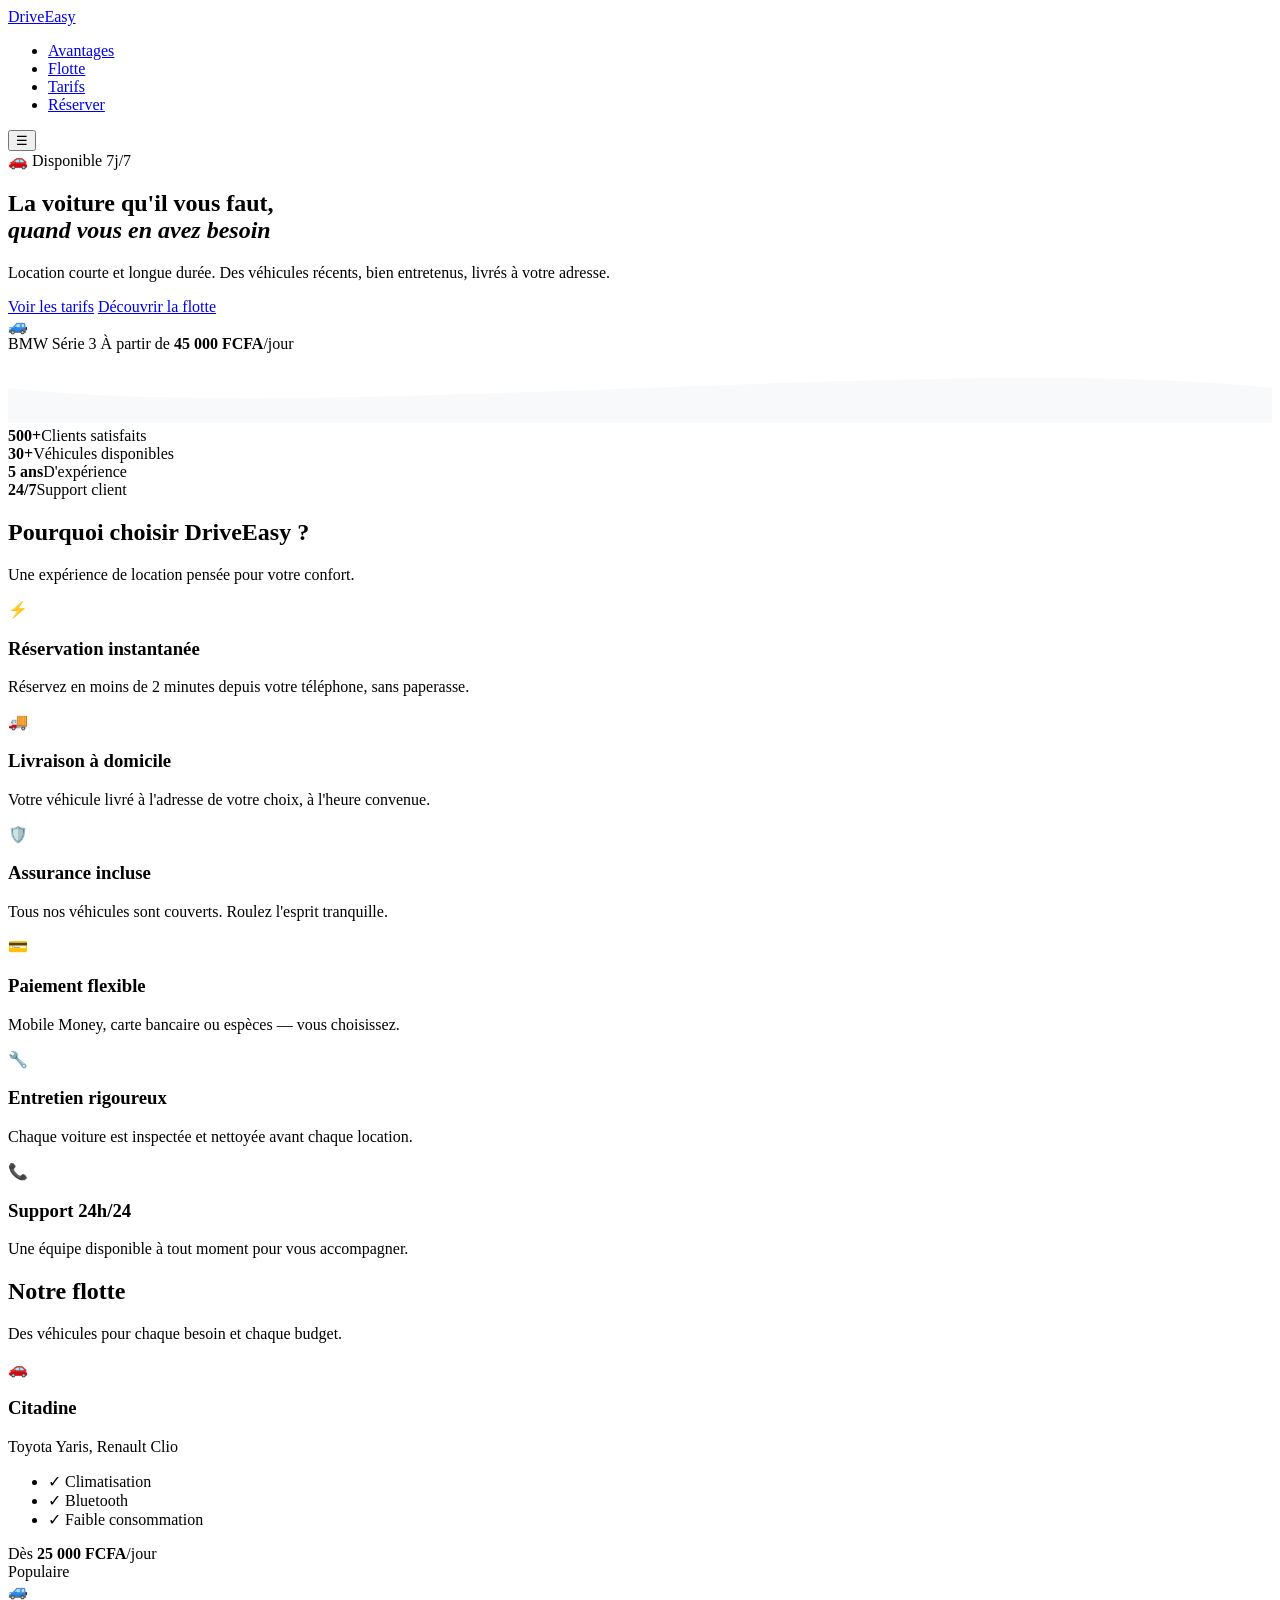
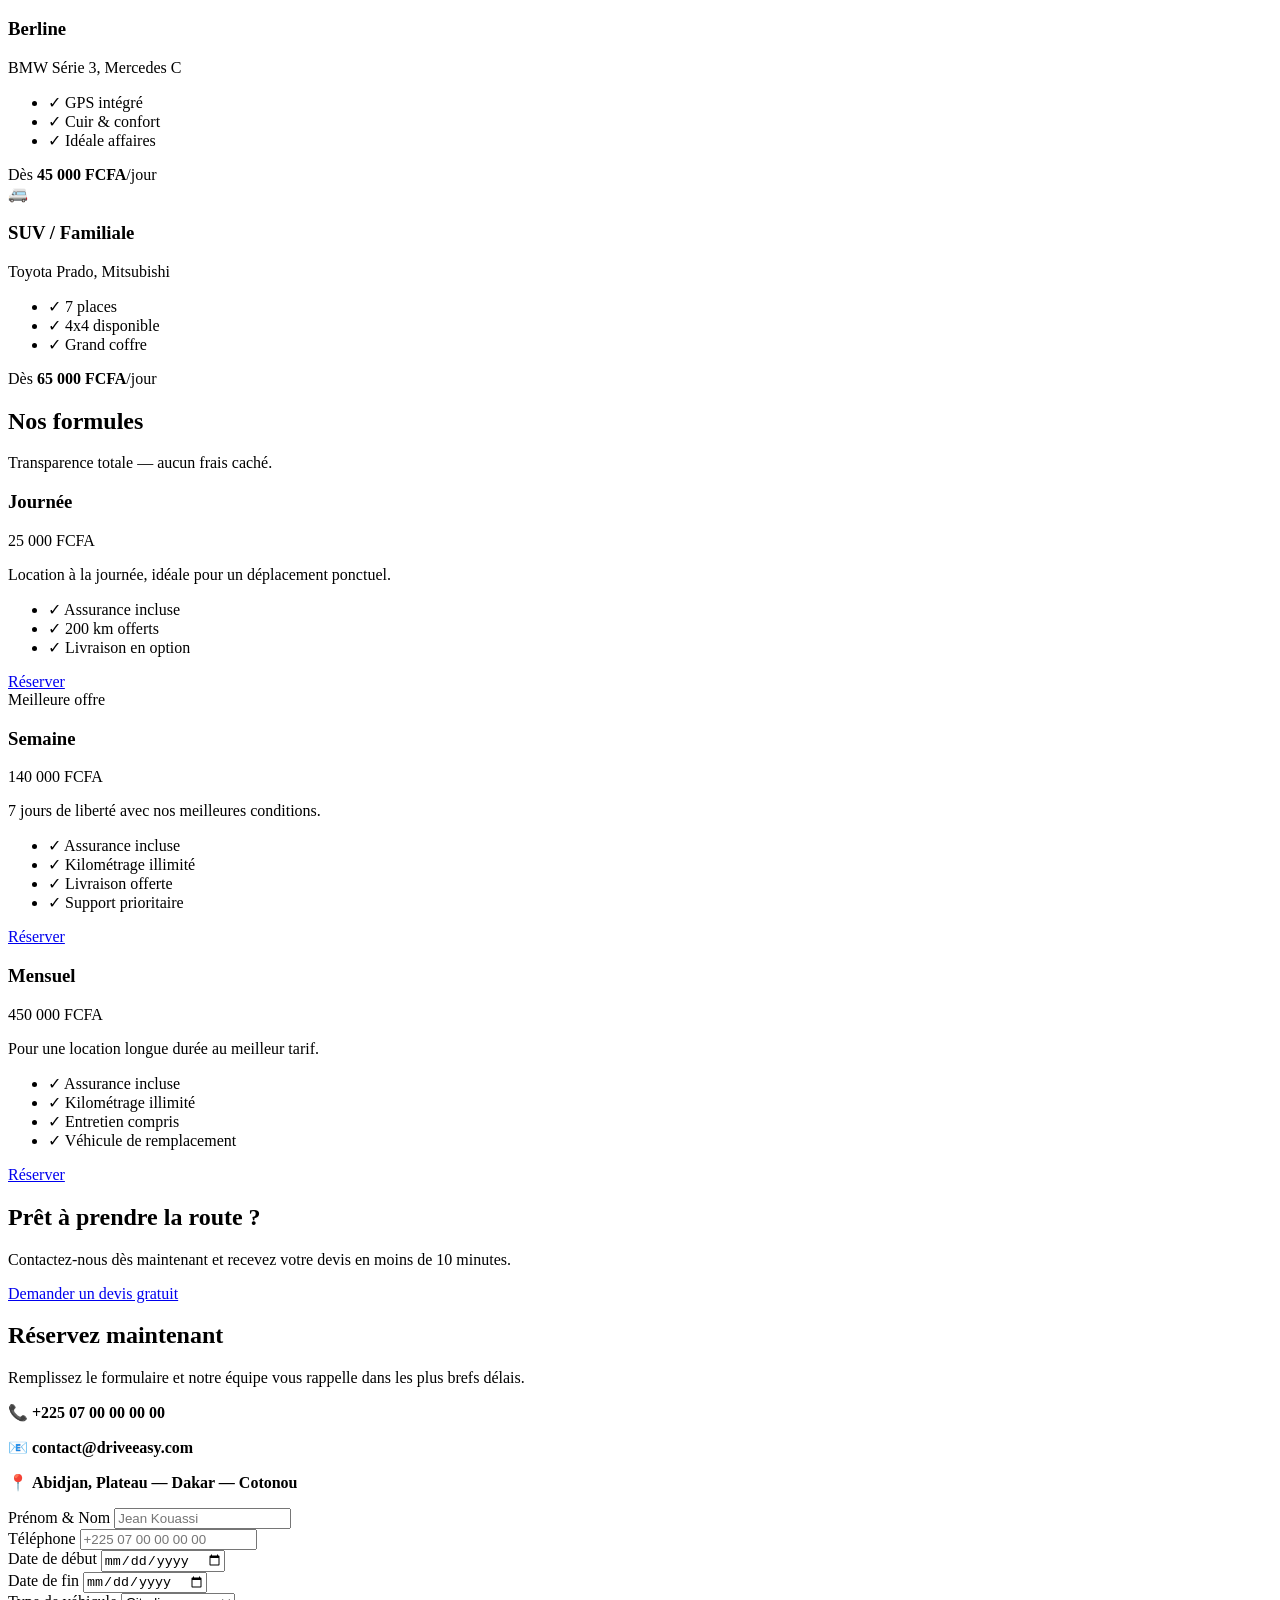
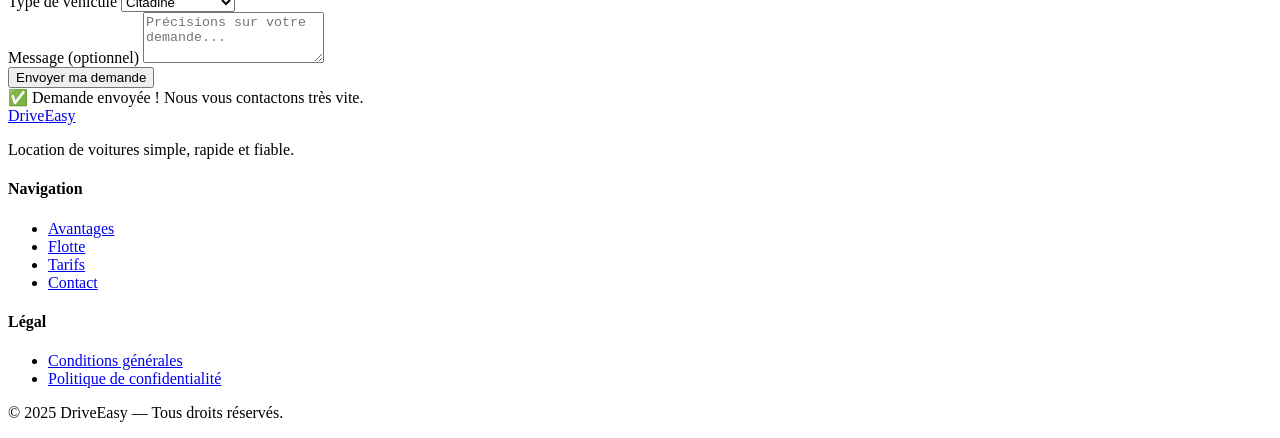
==== index.html @ 92117f61 "chore: edit index.html via AVC editor" ====
<!DOCTYPE html>
<html lang="fr">
<head>
  <meta charset="UTF-8" />
  <meta name="viewport" content="width=device-width, initial-scale=1.0" />
  <title>DriveEasy — Location de voitures</title>
  <link rel="stylesheet" href="style.css" />
  <link rel="preconnect" href="https://fonts.googleapis.com" />
  <link href="https://fonts.googleapis.com/css2?family=Inter:wght@400;500;600;700;800&display=swap" rel="stylesheet" />
</head>
<body>

  <!-- NAV New -->
  <nav class="nav">
    <div class="container nav__inner">
      <a href="#" class="logo">Drive<span>Easy</span></a>
      <ul class="nav__links">
        <li><a href="#features">Avantages</a></li>
        <li><a href="#fleet">Flotte</a></li>
        <li><a href="#pricing">Tarifs</a></li>
        <li><a href="#contact" class="btn btn--sm">Réserver</a></li>
      </ul>
      <button class="nav__burger" aria-label="Menu">&#9776;</button>
    </div>
  </nav>

  <!-- HERO -->
  <section class="hero">
    <div class="container hero__inner">
      <div class="hero__text">
        <span class="badge">🚗 Disponible 7j/7</span>
        <h1>La voiture qu'il vous faut,<br /><em>quand vous en avez besoin</em></h1>
        <p>Location courte et longue durée. Des véhicules récents, bien entretenus, livrés à votre adresse.</p>
        <div class="hero__cta">
          <a href="#pricing" class="btn btn--primary">Voir les tarifs</a>
          <a href="#fleet" class="btn btn--outline">Découvrir la flotte</a>
        </div>
      </div>
      <div class="hero__visual">
        <div class="car-card">
          <div class="car-img">🚙</div>
          <div class="car-info">
            <span class="car-name">BMW Série 3</span>
            <span class="car-price">À partir de <strong>45 000 FCFA</strong>/jour</span>
          </div>
        </div>
      </div>
    </div>
    <div class="hero__wave">
      <svg viewBox="0 0 1440 80" preserveAspectRatio="none"><path d="M0,40 C360,80 1080,0 1440,40 L1440,80 L0,80 Z" fill="#f8f9fb"/></svg>
    </div>
  </section>

  <!-- STATS -->
  <section class="stats">
    <div class="container stats__grid">
      <div class="stat"><strong>500+</strong><span>Clients satisfaits</span></div>
      <div class="stat"><strong>30+</strong><span>Véhicules disponibles</span></div>
      <div class="stat"><strong>5 ans</strong><span>D'expérience</span></div>
      <div class="stat"><strong>24/7</strong><span>Support client</span></div>
    </div>
  </section>

  <!-- FEATURES -->
  <section class="features section" id="features">
    <div class="container">
      <div class="section__header">
        <h2>Pourquoi choisir DriveEasy ?</h2>
        <p>Une expérience de location pensée pour votre confort.</p>
      </div>
      <div class="features__grid">
        <div class="feature-card">
          <div class="feature-icon">⚡</div>
          <h3>Réservation instantanée</h3>
          <p>Réservez en moins de 2 minutes depuis votre téléphone, sans paperasse.</p>
        </div>
        <div class="feature-card">
          <div class="feature-icon">🚚</div>
          <h3>Livraison à domicile</h3>
          <p>Votre véhicule livré à l'adresse de votre choix, à l'heure convenue.</p>
        </div>
        <div class="feature-card">
          <div class="feature-icon">🛡️</div>
          <h3>Assurance incluse</h3>
          <p>Tous nos véhicules sont couverts. Roulez l'esprit tranquille.</p>
        </div>
        <div class="feature-card">
          <div class="feature-icon">💳</div>
          <h3>Paiement flexible</h3>
          <p>Mobile Money, carte bancaire ou espèces — vous choisissez.</p>
        </div>
        <div class="feature-card">
          <div class="feature-icon">🔧</div>
          <h3>Entretien rigoureux</h3>
          <p>Chaque voiture est inspectée et nettoyée avant chaque location.</p>
        </div>
        <div class="feature-card">
          <div class="feature-icon">📞</div>
          <h3>Support 24h/24</h3>
          <p>Une équipe disponible à tout moment pour vous accompagner.</p>
        </div>
      </div>
    </div>
  </section>

  <!-- FLEET -->
  <section class="fleet section" id="fleet">
    <div class="container">
      <div class="section__header">
        <h2>Notre flotte</h2>
        <p>Des véhicules pour chaque besoin et chaque budget.</p>
      </div>
      <div class="fleet__grid">
        <div class="fleet-card">
          <div class="fleet-emoji">🚗</div>
          <div class="fleet-body">
            <h3>Citadine</h3>
            <p>Toyota Yaris, Renault Clio</p>
            <ul>
              <li>✓ Climatisation</li>
              <li>✓ Bluetooth</li>
              <li>✓ Faible consommation</li>
            </ul>
            <span class="price">Dès <strong>25 000 FCFA</strong>/jour</span>
          </div>
        </div>
        <div class="fleet-card fleet-card--featured">
          <div class="badge-featured">Populaire</div>
          <div class="fleet-emoji">🚙</div>
          <div class="fleet-body">
            <h3>Berline</h3>
            <p>BMW Série 3, Mercedes C</p>
            <ul>
              <li>✓ GPS intégré</li>
              <li>✓ Cuir & confort</li>
              <li>✓ Idéale affaires</li>
            </ul>
            <span class="price">Dès <strong>45 000 FCFA</strong>/jour</span>
          </div>
        </div>
        <div class="fleet-card">
          <div class="fleet-emoji">🚐</div>
          <div class="fleet-body">
            <h3>SUV / Familiale</h3>
            <p>Toyota Prado, Mitsubishi</p>
            <ul>
              <li>✓ 7 places</li>
              <li>✓ 4x4 disponible</li>
              <li>✓ Grand coffre</li>
            </ul>
            <span class="price">Dès <strong>65 000 FCFA</strong>/jour</span>
          </div>
        </div>
      </div>
    </div>
  </section>

  <!-- PRICING -->
  <section class="pricing section" id="pricing">
    <div class="container">
      <div class="section__header">
        <h2>Nos formules</h2>
        <p>Transparence totale — aucun frais caché.</p>
      </div>
      <div class="pricing__grid">
        <div class="pricing-card">
          <h3>Journée</h3>
          <div class="pricing-price">25 000<span> FCFA</span></div>
          <p class="pricing-desc">Location à la journée, idéale pour un déplacement ponctuel.</p>
          <ul>
            <li>✓ Assurance incluse</li>
            <li>✓ 200 km offerts</li>
            <li>✓ Livraison en option</li>
          </ul>
          <a href="#contact" class="btn btn--outline">Réserver</a>
        </div>
        <div class="pricing-card pricing-card--featured">
          <div class="badge-featured">Meilleure offre</div>
          <h3>Semaine</h3>
          <div class="pricing-price">140 000<span> FCFA</span></div>
          <p class="pricing-desc">7 jours de liberté avec nos meilleures conditions.</p>
          <ul>
            <li>✓ Assurance incluse</li>
            <li>✓ Kilométrage illimité</li>
            <li>✓ Livraison offerte</li>
            <li>✓ Support prioritaire</li>
          </ul>
          <a href="#contact" class="btn btn--primary">Réserver</a>
        </div>
        <div class="pricing-card">
          <h3>Mensuel</h3>
          <div class="pricing-price">450 000<span> FCFA</span></div>
          <p class="pricing-desc">Pour une location longue durée au meilleur tarif.</p>
          <ul>
            <li>✓ Assurance incluse</li>
            <li>✓ Kilométrage illimité</li>
            <li>✓ Entretien compris</li>
            <li>✓ Véhicule de remplacement</li>
          </ul>
          <a href="#contact" class="btn btn--outline">Réserver</a>
        </div>
      </div>
    </div>
  </section>

  <!-- CTA BAND -->
  <section class="cta-band">
    <div class="container">
      <h2>Prêt à prendre la route ?</h2>
      <p>Contactez-nous dès maintenant et recevez votre devis en moins de 10 minutes.</p>
      <a href="#contact" class="btn btn--white">Demander un devis gratuit</a>
    </div>
  </section>

  <!-- CONTACT -->
  <section class="contact section" id="contact">
    <div class="container contact__inner">
      <div class="contact__text">
        <h2>Réservez maintenant</h2>
        <p>Remplissez le formulaire et notre équipe vous rappelle dans les plus brefs délais.</p>
        <div class="contact__details">
          <p>📞 <strong>+225 07 00 00 00 00</strong></p>
          <p>📧 <strong>contact@driveeasy.com</strong></p>
          <p>📍 <strong>Abidjan, Plateau — Dakar — Cotonou</strong></p>
        </div>
      </div>
      <form class="contact__form" id="reservationForm">
        <div class="form-row">
          <div class="form-group">
            <label>Prénom & Nom</label>
            <input type="text" placeholder="Jean Kouassi" required />
          </div>
          <div class="form-group">
            <label>Téléphone</label>
            <input type="tel" placeholder="+225 07 00 00 00 00" required />
          </div>
        </div>
        <div class="form-row">
          <div class="form-group">
            <label>Date de début</label>
            <input type="date" required />
          </div>
          <div class="form-group">
            <label>Date de fin</label>
            <input type="date" required />
          </div>
        </div>
        <div class="form-group">
          <label>Type de véhicule</label>
          <select>
            <option>Citadine</option>
            <option>Berline</option>
            <option>SUV / Familiale</option>
          </select>
        </div>
        <div class="form-group">
          <label>Message (optionnel)</label>
          <textarea placeholder="Précisions sur votre demande..." rows="3"></textarea>
        </div>
        <button type="submit" class="btn btn--primary btn--full">Envoyer ma demande</button>
        <div class="form-success" id="formSuccess">✅ Demande envoyée ! Nous vous contactons très vite.</div>
      </form>
    </div>
  </section>

  <!-- FOOTER -->
  <footer class="footer">
    <div class="container footer__inner">
      <div class="footer__brand">
        <a href="#" class="logo">Drive<span>Easy</span></a>
        <p>Location de voitures simple, rapide et fiable.</p>
      </div>
      <div class="footer__links">
        <h4>Navigation</h4>
        <ul>
          <li><a href="#features">Avantages</a></li>
          <li><a href="#fleet">Flotte</a></li>
          <li><a href="#pricing">Tarifs</a></li>
          <li><a href="#contact">Contact</a></li>
        </ul>
      </div>
      <div class="footer__links">
        <h4>Légal</h4>
        <ul>
          <li><a href="#">Conditions générales</a></li>
          <li><a href="#">Politique de confidentialité</a></li>
        </ul>
      </div>
    </div>
    <div class="footer__bottom">
      <p>© 2025 DriveEasy — Tous droits réservés.</p>
    </div>
  </footer>

  <script src="script.js"></script>
</body>
</html>
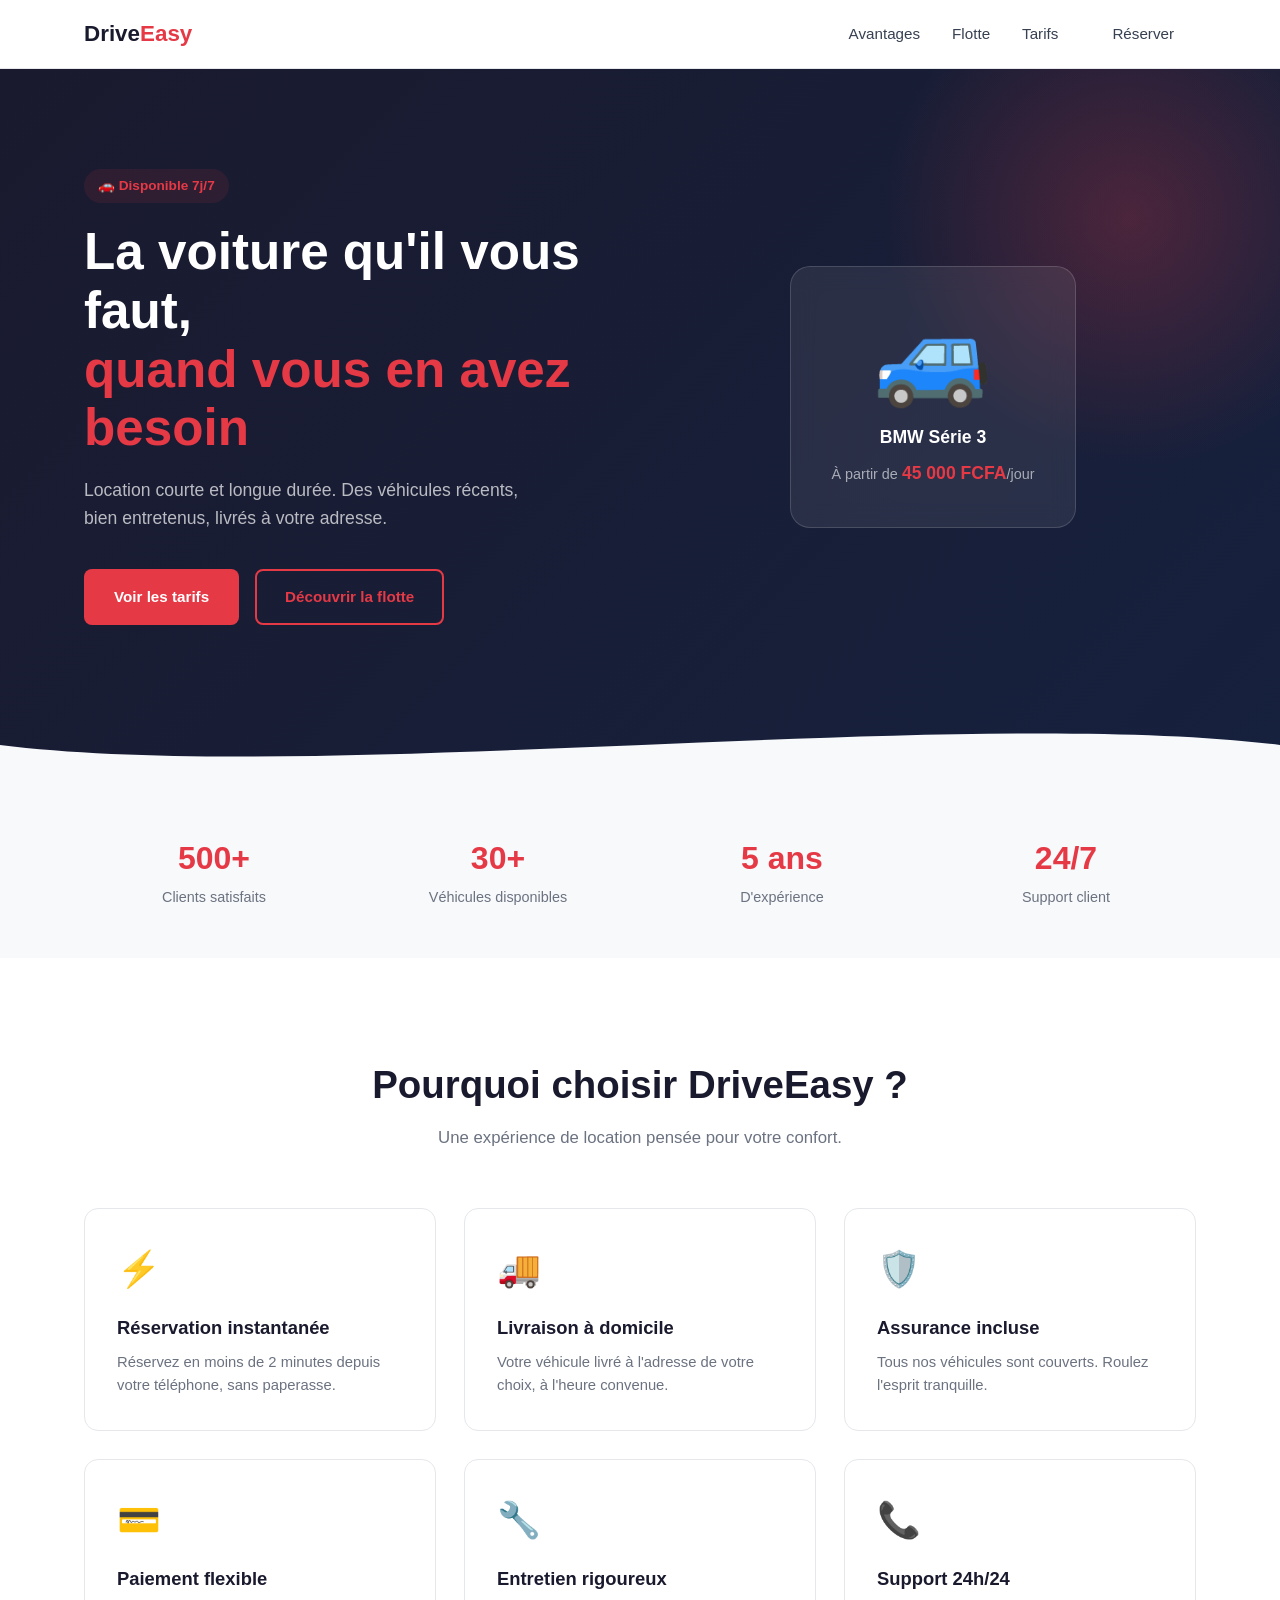
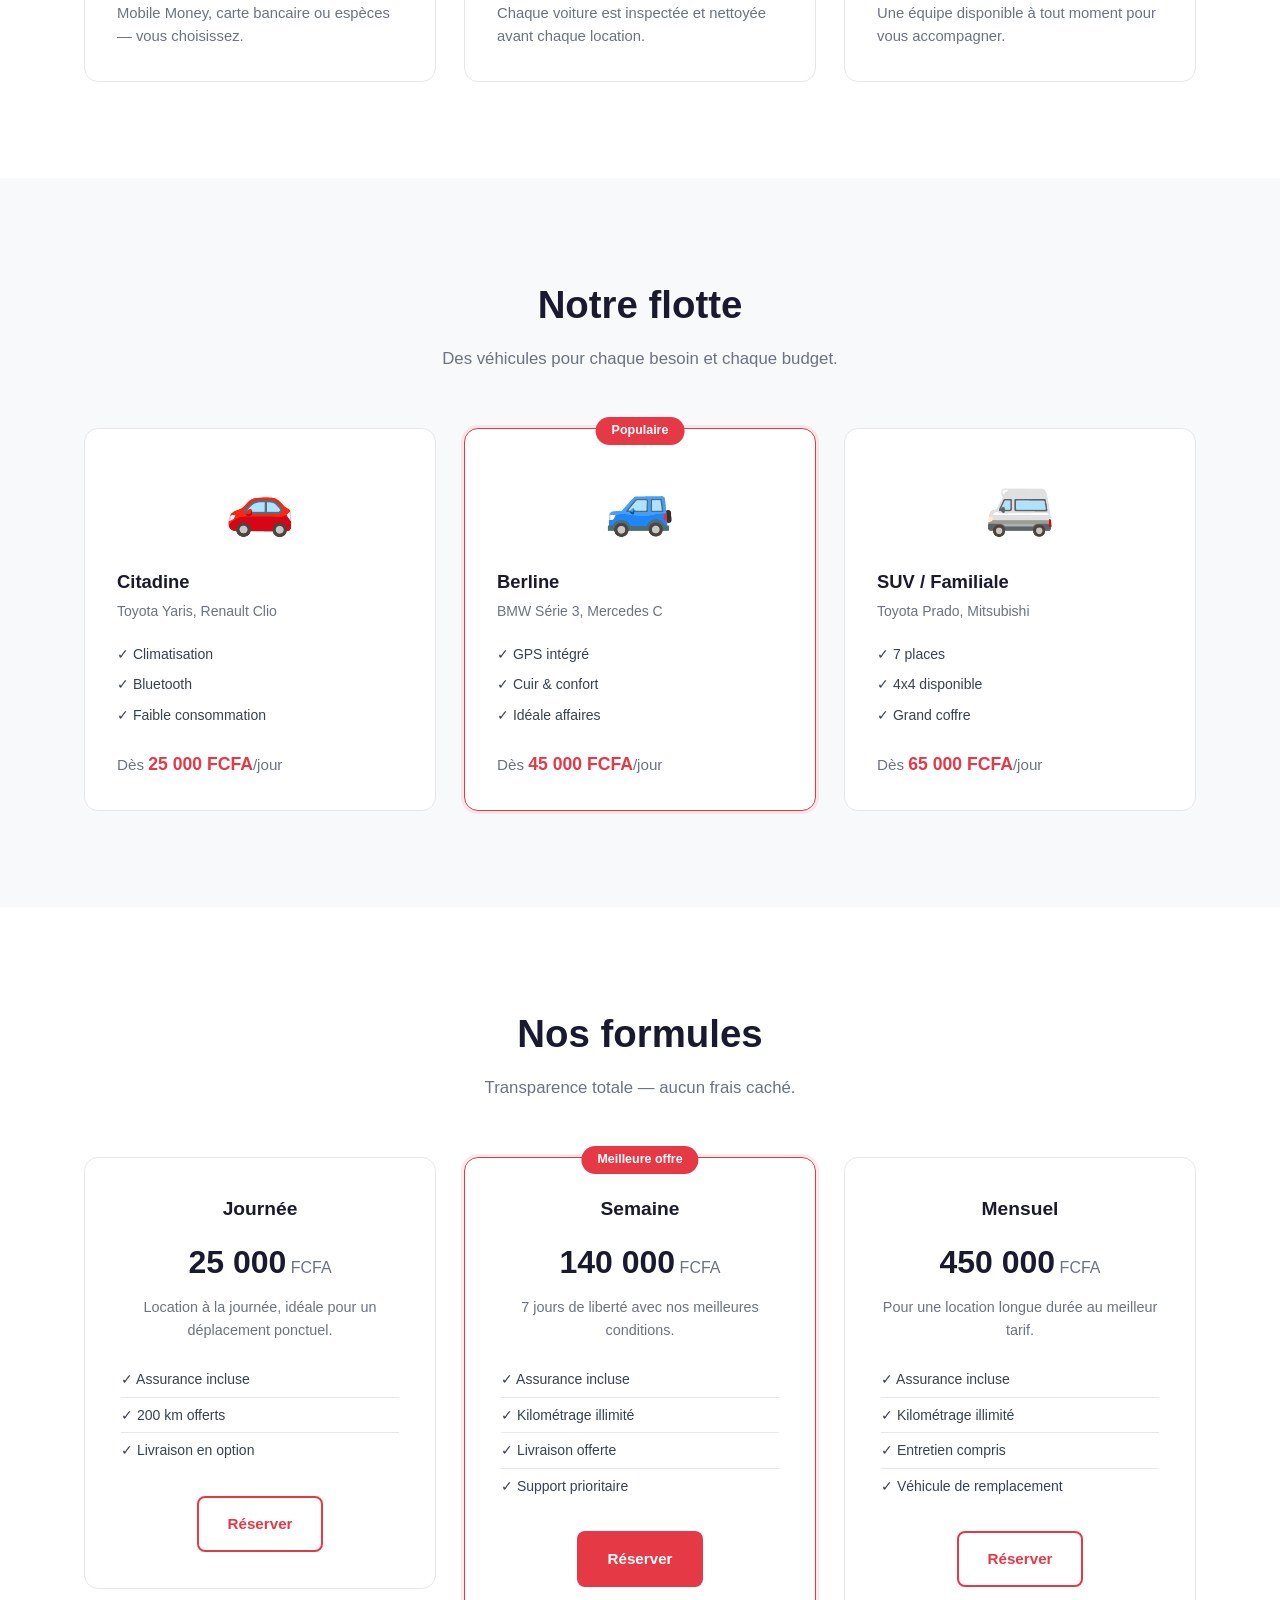
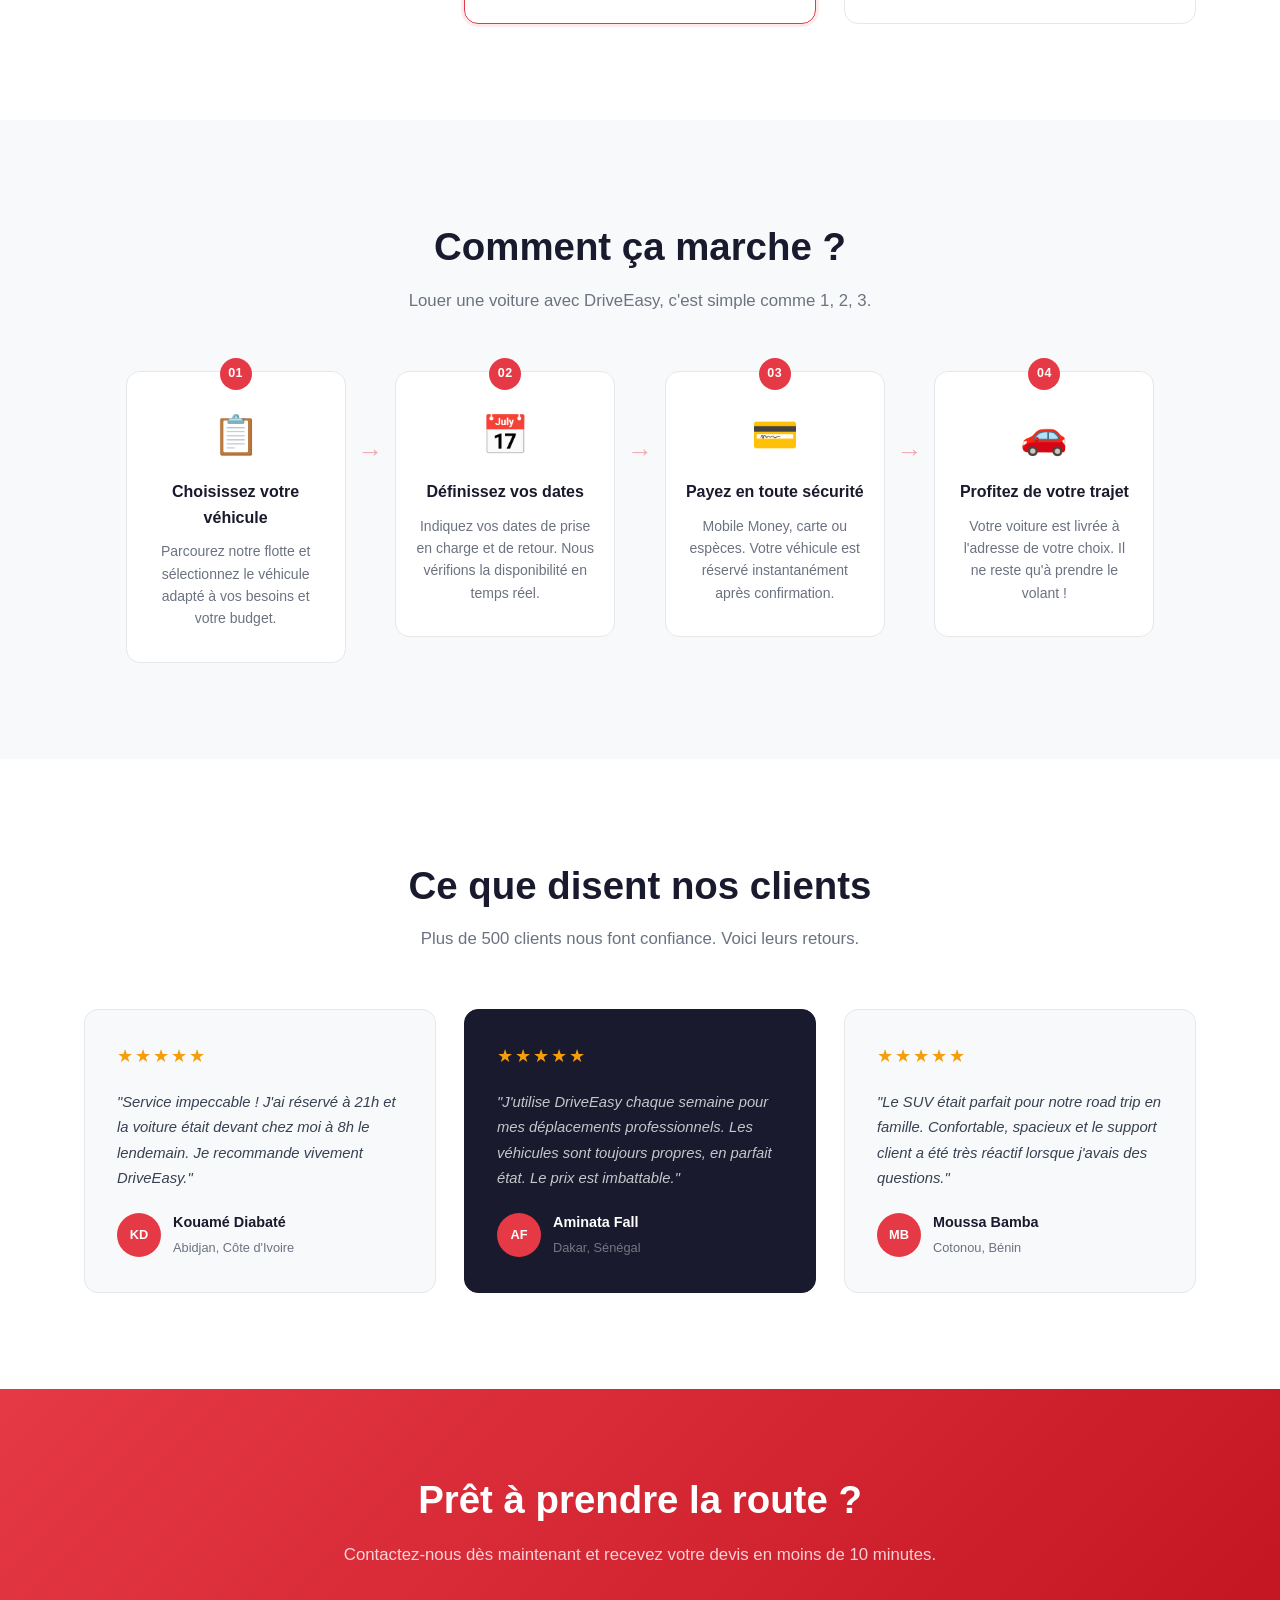
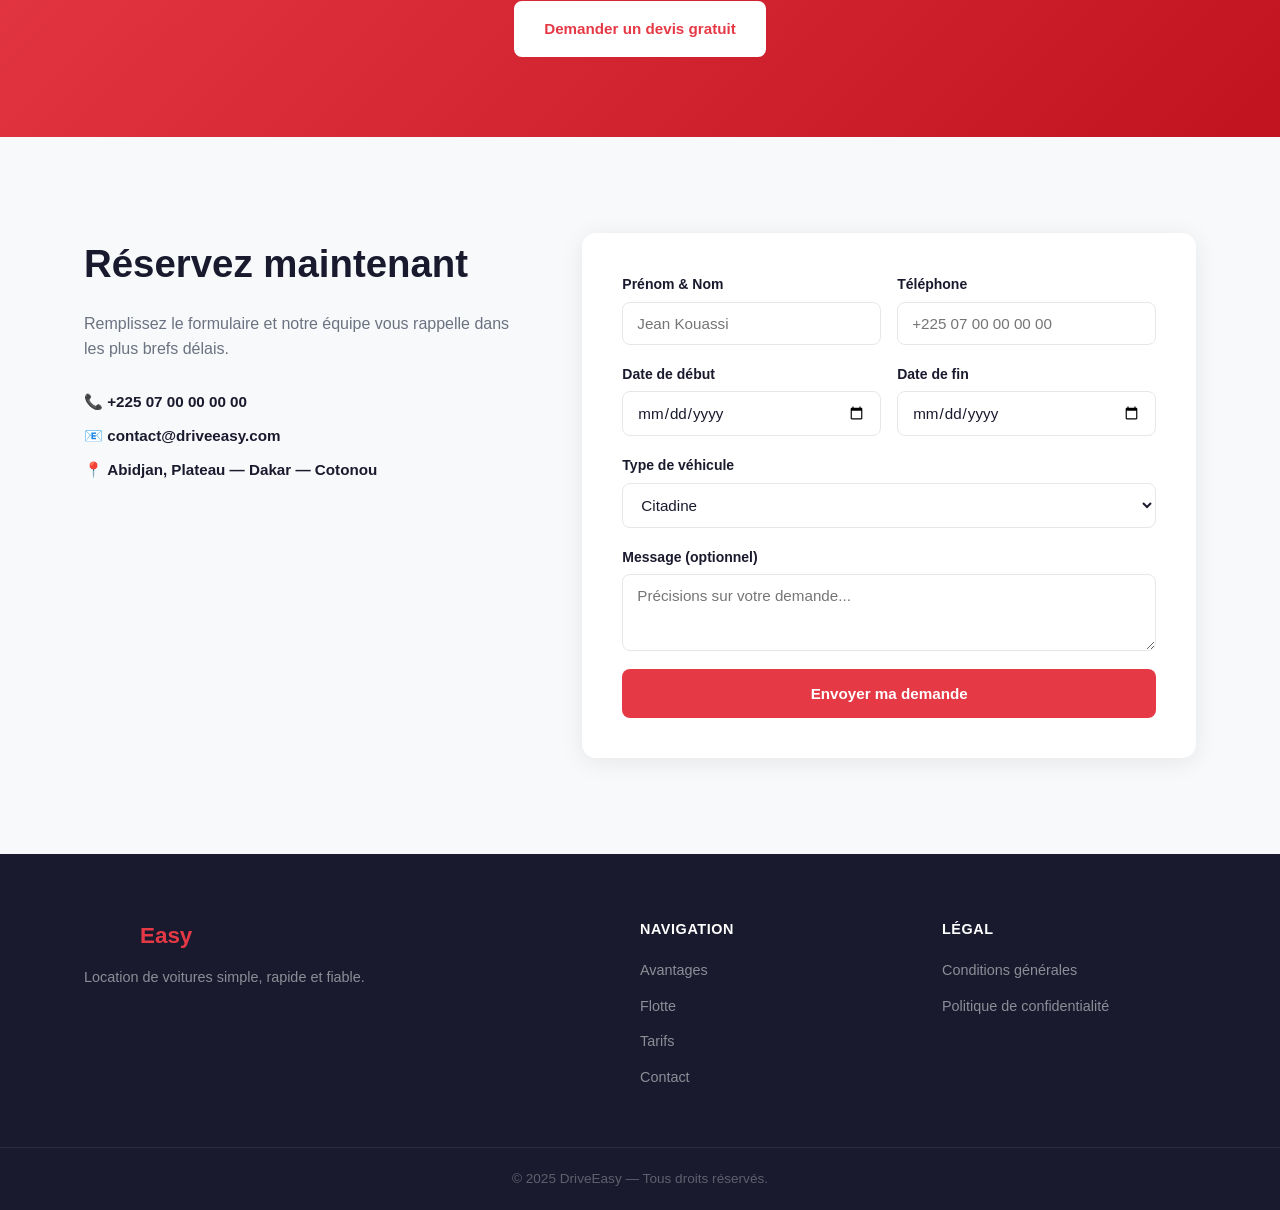
==== commit 1b779ff7: "test z pushing manuel" ====
--- a/index.html
+++ b/index.html
@@ -10,7 +10,7 @@
 </head>
 <body>
 
-  <!-- NAV New -->
+  <!-- NAV -->
   <nav class="nav">
     <div class="container nav__inner">
       <a href="#" class="logo">Drive<span>Easy</span></a>
@@ -203,6 +203,90 @@
     </div>
   </section>
 
+  <!-- HOW IT WORKS -->
+  <section class="how section" id="how">
+    <div class="container">
+      <div class="section__header">
+        <h2>Comment ça marche ?</h2>
+        <p>Louer une voiture avec DriveEasy, c'est simple comme 1, 2, 3.</p>
+      </div>
+      <div class="how__steps">
+        <div class="how__step">
+          <div class="step-number">01</div>
+          <div class="step-icon">📋</div>
+          <h3>Choisissez votre véhicule</h3>
+          <p>Parcourez notre flotte et sélectionnez le véhicule adapté à vos besoins et votre budget.</p>
+        </div>
+        <div class="how__arrow">→</div>
+        <div class="how__step">
+          <div class="step-number">02</div>
+          <div class="step-icon">📅</div>
+          <h3>Définissez vos dates</h3>
+          <p>Indiquez vos dates de prise en charge et de retour. Nous vérifions la disponibilité en temps réel.</p>
+        </div>
+        <div class="how__arrow">→</div>
+        <div class="how__step">
+          <div class="step-number">03</div>
+          <div class="step-icon">💳</div>
+          <h3>Payez en toute sécurité</h3>
+          <p>Mobile Money, carte ou espèces. Votre véhicule est réservé instantanément après confirmation.</p>
+        </div>
+        <div class="how__arrow">→</div>
+        <div class="how__step">
+          <div class="step-number">04</div>
+          <div class="step-icon">🚗</div>
+          <h3>Profitez de votre trajet</h3>
+          <p>Votre voiture est livrée à l'adresse de votre choix. Il ne reste qu'à prendre le volant !</p>
+        </div>
+      </div>
+    </div>
+  </section>
+
+  <!-- TESTIMONIALS -->
+  <section class="testimonials section" id="testimonials">
+    <div class="container">
+      <div class="section__header">
+        <h2>Ce que disent nos clients</h2>
+        <p>Plus de 500 clients nous font confiance. Voici leurs retours.</p>
+      </div>
+      <div class="testimonials__grid">
+        <div class="testi-card">
+          <div class="testi-stars">★★★★★</div>
+          <p class="testi-text">"Service impeccable ! J'ai réservé à 21h et la voiture était devant chez moi à 8h le lendemain. Je recommande vivement DriveEasy."</p>
+          <div class="testi-author">
+            <div class="testi-avatar">KD</div>
+            <div>
+              <strong>Kouamé Diabaté</strong>
+              <span>Abidjan, Côte d'Ivoire</span>
+            </div>
+          </div>
+        </div>
+        <div class="testi-card testi-card--featured">
+          <div class="testi-stars">★★★★★</div>
+          <p class="testi-text">"J'utilise DriveEasy chaque semaine pour mes déplacements professionnels. Les véhicules sont toujours propres, en parfait état. Le prix est imbattable."</p>
+          <div class="testi-author">
+            <div class="testi-avatar">AF</div>
+            <div>
+              <strong>Aminata Fall</strong>
+              <span>Dakar, Sénégal</span>
+            </div>
+          </div>
+        </div>
+        <div class="testi-card">
+          <div class="testi-stars">★★★★★</div>
+          <p class="testi-text">"Le SUV était parfait pour notre road trip en famille. Confortable, spacieux et le support client a été très réactif lorsque j'avais des questions."</p>
+          <div class="testi-author">
+            <div class="testi-avatar">MB</div>
+            <div>
+              <strong>Moussa Bamba</strong>
+              <span>Cotonou, Bénin</span>
+            </div>
+          </div>
+        </div>
+      </div>
+    </div>
+  </section>
+
   <!-- CTA BAND -->
   <section class="cta-band">
     <div class="container">
--- a/style.css
+++ b/style.css
@@ -0,0 +1,463 @@
+/* ===== RESET & BASE ===== */
+*, *::before, *::after { box-sizing: border-box; margin: 0; padding: 0; }
+
+:root {
+  --primary: #e63946;
+  --primary-dark: #c1121f;
+  --dark: #1a1a2e;
+  --dark-2: #16213e;
+  --text: #374151;
+  --text-light: #6b7280;
+  --bg: #f8f9fb;
+  --white: #ffffff;
+  --border: #e5e7eb;
+  --radius: 14px;
+  --shadow: 0 4px 24px rgba(0,0,0,.08);
+  --shadow-lg: 0 8px 40px rgba(0,0,0,.14);
+}
+
+html { scroll-behavior: smooth; }
+
+body {
+  font-family: 'Inter', sans-serif;
+  color: var(--text);
+  background: var(--white);
+  line-height: 1.6;
+}
+
+.container {
+  max-width: 1160px;
+  margin: 0 auto;
+  padding: 0 24px;
+}
+
+/* ===== TYPOGRAPHY ===== */
+h1 { font-size: clamp(2rem, 4vw, 3.2rem); font-weight: 800; line-height: 1.15; color: var(--dark); }
+h2 { font-size: clamp(1.6rem, 3vw, 2.4rem); font-weight: 700; color: var(--dark); }
+h3 { font-size: 1.15rem; font-weight: 600; color: var(--dark); }
+p  { color: var(--text-light); }
+em { font-style: normal; color: var(--primary); }
+
+/* ===== BUTTONS ===== */
+.btn {
+  display: inline-block;
+  padding: 14px 28px;
+  border-radius: 8px;
+  font-size: 0.95rem;
+  font-weight: 600;
+  text-decoration: none;
+  transition: all .2s ease;
+  cursor: pointer;
+  border: 2px solid transparent;
+}
+.btn--primary { background: var(--primary); color: var(--white); }
+.btn--primary:hover { background: var(--primary-dark); transform: translateY(-1px); }
+.btn--outline { background: transparent; color: var(--primary); border-color: var(--primary); }
+.btn--outline:hover { background: var(--primary); color: var(--white); }
+.btn--white { background: var(--white); color: var(--primary); font-weight: 700; }
+.btn--white:hover { background: var(--bg); }
+.btn--sm { padding: 10px 20px; font-size: 0.875rem; }
+.btn--full { width: 100%; text-align: center; }
+
+/* ===== BADGES ===== */
+.badge {
+  display: inline-block;
+  padding: 6px 14px;
+  background: rgba(230,57,70,.1);
+  color: var(--primary);
+  border-radius: 50px;
+  font-size: 0.85rem;
+  font-weight: 600;
+  margin-bottom: 20px;
+}
+.badge-featured {
+  position: absolute;
+  top: -12px;
+  left: 50%;
+  transform: translateX(-50%);
+  background: var(--primary);
+  color: var(--white);
+  font-size: 0.78rem;
+  font-weight: 700;
+  padding: 4px 16px;
+  border-radius: 50px;
+  white-space: nowrap;
+}
+
+/* ===== SECTION UTILS ===== */
+.section { padding: 96px 0; }
+.section__header { text-align: center; margin-bottom: 56px; }
+.section__header p { font-size: 1.05rem; margin-top: 10px; max-width: 520px; margin-inline: auto; }
+
+/* ===== NAV ===== */
+.nav {
+  position: sticky;
+  top: 0;
+  z-index: 100;
+  background: rgba(255,255,255,.95);
+  backdrop-filter: blur(10px);
+  border-bottom: 1px solid var(--border);
+}
+.nav__inner {
+  display: flex;
+  align-items: center;
+  justify-content: space-between;
+  height: 68px;
+}
+.logo { font-size: 1.4rem; font-weight: 800; color: var(--dark); text-decoration: none; }
+.logo span { color: var(--primary); }
+.nav__links {
+  display: flex;
+  align-items: center;
+  gap: 32px;
+  list-style: none;
+}
+.nav__links a { color: var(--text); text-decoration: none; font-weight: 500; font-size: 0.95rem; transition: color .2s; }
+.nav__links a:hover { color: var(--primary); }
+.nav__burger { display: none; background: none; border: none; font-size: 1.4rem; cursor: pointer; color: var(--dark); }
+
+/* ===== HERO ===== */
+.hero {
+  background: linear-gradient(135deg, var(--dark) 0%, var(--dark-2) 100%);
+  color: var(--white);
+  padding: 100px 0 0;
+  position: relative;
+  overflow: hidden;
+}
+.hero::before {
+  content: '';
+  position: absolute;
+  top: -100px; right: -100px;
+  width: 500px; height: 500px;
+  background: radial-gradient(circle, rgba(230,57,70,.25) 0%, transparent 70%);
+  pointer-events: none;
+}
+.hero__inner {
+  display: grid;
+  grid-template-columns: 1fr 1fr;
+  gap: 60px;
+  align-items: center;
+  padding-bottom: 80px;
+}
+.hero__text h1 { color: var(--white); margin-bottom: 18px; }
+.hero__text p { color: rgba(255,255,255,.7); font-size: 1.1rem; margin-bottom: 36px; max-width: 460px; }
+.hero__cta { display: flex; gap: 16px; flex-wrap: wrap; }
+.hero__visual { display: flex; justify-content: center; align-items: center; }
+
+.car-card {
+  background: rgba(255,255,255,.08);
+  backdrop-filter: blur(12px);
+  border: 1px solid rgba(255,255,255,.15);
+  border-radius: 20px;
+  padding: 40px;
+  text-align: center;
+  min-width: 260px;
+}
+.car-img { font-size: 6rem; line-height: 1; margin-bottom: 20px; }
+.car-name { display: block; color: var(--white); font-weight: 700; font-size: 1.1rem; margin-bottom: 8px; }
+.car-price { color: rgba(255,255,255,.6); font-size: 0.9rem; }
+.car-price strong { color: var(--primary); font-size: 1.1rem; }
+
+.hero__wave { line-height: 0; }
+.hero__wave svg { width: 100%; height: 80px; display: block; }
+
+/* ===== STATS ===== */
+.stats { background: var(--bg); padding: 48px 0; }
+.stats__grid {
+  display: grid;
+  grid-template-columns: repeat(4, 1fr);
+  gap: 24px;
+  text-align: center;
+}
+.stat strong { display: block; font-size: 2rem; font-weight: 800; color: var(--primary); }
+.stat span { font-size: 0.9rem; color: var(--text-light); font-weight: 500; }
+
+/* ===== FEATURES ===== */
+.features { background: var(--white); }
+.features__grid {
+  display: grid;
+  grid-template-columns: repeat(3, 1fr);
+  gap: 28px;
+}
+.feature-card {
+  padding: 32px;
+  border: 1px solid var(--border);
+  border-radius: var(--radius);
+  transition: box-shadow .2s, transform .2s;
+}
+.feature-card:hover { box-shadow: var(--shadow); transform: translateY(-4px); }
+.feature-icon { font-size: 2.2rem; margin-bottom: 16px; }
+.feature-card h3 { margin-bottom: 8px; }
+.feature-card p { font-size: 0.925rem; }
+
+/* ===== FLEET ===== */
+.fleet { background: var(--bg); }
+.fleet__grid {
+  display: grid;
+  grid-template-columns: repeat(3, 1fr);
+  gap: 28px;
+  align-items: start;
+}
+.fleet-card {
+  background: var(--white);
+  border-radius: var(--radius);
+  border: 1px solid var(--border);
+  overflow: visible;
+  position: relative;
+  padding: 32px;
+  transition: box-shadow .2s;
+}
+.fleet-card:hover { box-shadow: var(--shadow-lg); }
+.fleet-card--featured {
+  border-color: var(--primary);
+  box-shadow: 0 0 0 3px rgba(230,57,70,.1);
+}
+.fleet-emoji { font-size: 3.5rem; text-align: center; margin-bottom: 16px; display: block; }
+.fleet-body h3 { margin-bottom: 4px; }
+.fleet-body > p { font-size: 0.875rem; margin-bottom: 16px; }
+.fleet-body ul { list-style: none; margin-bottom: 20px; }
+.fleet-body ul li { font-size: 0.875rem; color: var(--text); padding: 4px 0; }
+.price { display: block; font-size: 0.95rem; color: var(--text-light); }
+.price strong { color: var(--primary); font-size: 1.1rem; }
+
+/* ===== PRICING ===== */
+.pricing { background: var(--white); }
+.pricing__grid {
+  display: grid;
+  grid-template-columns: repeat(3, 1fr);
+  gap: 28px;
+  align-items: start;
+}
+.pricing-card {
+  border: 1px solid var(--border);
+  border-radius: var(--radius);
+  padding: 36px;
+  position: relative;
+  text-align: center;
+  transition: box-shadow .2s;
+}
+.pricing-card:hover { box-shadow: var(--shadow-lg); }
+.pricing-card--featured {
+  border-color: var(--primary);
+  box-shadow: 0 0 0 3px rgba(230,57,70,.1);
+}
+.pricing-card h3 { font-size: 1.2rem; margin-bottom: 12px; }
+.pricing-price { font-size: 2rem; font-weight: 800; color: var(--dark); margin-bottom: 8px; }
+.pricing-price span { font-size: 1rem; color: var(--text-light); font-weight: 500; }
+.pricing-desc { font-size: 0.9rem; margin-bottom: 20px; }
+.pricing-card ul { list-style: none; text-align: left; margin-bottom: 28px; }
+.pricing-card ul li { font-size: 0.875rem; color: var(--text); padding: 6px 0; border-bottom: 1px solid var(--border); }
+.pricing-card ul li:last-child { border-bottom: none; }
+
+/* ===== CTA BAND ===== */
+.cta-band {
+  background: linear-gradient(135deg, var(--primary) 0%, var(--primary-dark) 100%);
+  padding: 80px 0;
+  text-align: center;
+}
+.cta-band h2 { color: var(--white); margin-bottom: 12px; }
+.cta-band p { color: rgba(255,255,255,.8); font-size: 1.05rem; margin-bottom: 32px; }
+
+/* ===== CONTACT ===== */
+.contact { background: var(--bg); }
+.contact__inner {
+  display: grid;
+  grid-template-columns: 1fr 1.4fr;
+  gap: 60px;
+  align-items: start;
+}
+.contact__text h2 { margin-bottom: 16px; }
+.contact__text p { margin-bottom: 28px; font-size: 1rem; }
+.contact__details p { margin-bottom: 10px; font-size: 0.95rem; color: var(--text); }
+.contact__details strong { color: var(--dark); }
+
+.contact__form {
+  background: var(--white);
+  border-radius: var(--radius);
+  padding: 40px;
+  box-shadow: var(--shadow);
+}
+.form-row { display: grid; grid-template-columns: 1fr 1fr; gap: 16px; }
+.form-group { display: flex; flex-direction: column; margin-bottom: 18px; }
+.form-group label { font-size: 0.875rem; font-weight: 600; color: var(--dark); margin-bottom: 6px; }
+.form-group input,
+.form-group select,
+.form-group textarea {
+  padding: 12px 14px;
+  border: 1.5px solid var(--border);
+  border-radius: 8px;
+  font-size: 0.95rem;
+  font-family: inherit;
+  color: var(--dark);
+  outline: none;
+  transition: border-color .2s;
+  background: var(--white);
+}
+.form-group input:focus,
+.form-group select:focus,
+.form-group textarea:focus { border-color: var(--primary); }
+.form-group textarea { resize: vertical; }
+.form-success {
+  display: none;
+  text-align: center;
+  padding: 14px;
+  background: #d1fae5;
+  border-radius: 8px;
+  color: #065f46;
+  font-weight: 600;
+  margin-top: 12px;
+  font-size: 0.925rem;
+}
+
+/* ===== HOW IT WORKS ===== */
+.how { background: var(--bg); }
+.how__steps {
+  display: flex;
+  align-items: flex-start;
+  gap: 12px;
+  justify-content: center;
+}
+.how__step {
+  flex: 1;
+  max-width: 220px;
+  text-align: center;
+  padding: 32px 20px;
+  background: var(--white);
+  border-radius: var(--radius);
+  border: 1px solid var(--border);
+  position: relative;
+  transition: box-shadow .2s, transform .2s;
+}
+.how__step:hover { box-shadow: var(--shadow); transform: translateY(-4px); }
+.step-number {
+  position: absolute;
+  top: -14px;
+  left: 50%;
+  transform: translateX(-50%);
+  background: var(--primary);
+  color: var(--white);
+  font-size: 0.78rem;
+  font-weight: 800;
+  width: 32px; height: 32px;
+  border-radius: 50%;
+  display: flex; align-items: center; justify-content: center;
+  letter-spacing: .04em;
+}
+.step-icon { font-size: 2.4rem; margin-bottom: 14px; display: block; }
+.how__step h3 { font-size: 1rem; margin-bottom: 10px; }
+.how__step p { font-size: 0.875rem; }
+.how__arrow {
+  font-size: 1.6rem;
+  color: var(--primary);
+  opacity: .4;
+  padding-top: 60px;
+  flex-shrink: 0;
+}
+
+/* ===== TESTIMONIALS ===== */
+.testimonials { background: var(--white); }
+.testimonials__grid {
+  display: grid;
+  grid-template-columns: repeat(3, 1fr);
+  gap: 28px;
+}
+.testi-card {
+  background: var(--bg);
+  border: 1px solid var(--border);
+  border-radius: var(--radius);
+  padding: 32px;
+  display: flex;
+  flex-direction: column;
+  gap: 20px;
+  transition: box-shadow .2s, transform .2s;
+}
+.testi-card:hover { box-shadow: var(--shadow); transform: translateY(-4px); }
+.testi-card--featured {
+  background: var(--dark);
+  border-color: var(--dark);
+}
+.testi-card--featured .testi-text { color: rgba(255,255,255,.75); }
+.testi-stars { font-size: 1.1rem; color: #f59e0b; letter-spacing: 2px; }
+.testi-text { font-size: 0.925rem; line-height: 1.7; color: var(--text); font-style: italic; flex: 1; }
+.testi-author {
+  display: flex;
+  align-items: center;
+  gap: 12px;
+}
+.testi-avatar {
+  width: 44px; height: 44px;
+  border-radius: 50%;
+  background: var(--primary);
+  color: var(--white);
+  font-size: 0.8rem;
+  font-weight: 700;
+  display: flex; align-items: center; justify-content: center;
+  flex-shrink: 0;
+}
+.testi-author strong { display: block; font-size: 0.9rem; color: var(--dark); }
+.testi-card--featured .testi-author strong { color: var(--white); }
+.testi-author span { font-size: 0.8rem; color: var(--text-light); }
+.testi-card--featured .testi-author span { color: rgba(255,255,255,.4); }
+
+/* ===== FOOTER ===== */
+.footer { background: var(--dark); padding: 64px 0 0; }
+.footer__inner {
+  display: grid;
+  grid-template-columns: 2fr 1fr 1fr;
+  gap: 48px;
+  padding-bottom: 48px;
+}
+.footer__brand .logo { margin-bottom: 12px; display: inline-block; }
+.footer__brand p { font-size: 0.9rem; color: rgba(255,255,255,.5); }
+.footer__links h4 { color: var(--white); font-size: 0.9rem; font-weight: 600; margin-bottom: 16px; text-transform: uppercase; letter-spacing: .04em; }
+.footer__links ul { list-style: none; }
+.footer__links li { margin-bottom: 10px; }
+.footer__links a { color: rgba(255,255,255,.5); text-decoration: none; font-size: 0.9rem; transition: color .2s; }
+.footer__links a:hover { color: var(--white); }
+.footer__bottom {
+  border-top: 1px solid rgba(255,255,255,.08);
+  padding: 20px 0;
+  text-align: center;
+}
+.footer__bottom p { color: rgba(255,255,255,.3); font-size: 0.85rem; }
+
+/* ===== RESPONSIVE ===== */
+@media (max-width: 900px) {
+  .hero__inner { grid-template-columns: 1fr; text-align: center; gap: 40px; }
+  .hero__visual { display: none; }
+  .stats__grid { grid-template-columns: repeat(2, 1fr); }
+  .features__grid { grid-template-columns: repeat(2, 1fr); }
+  .fleet__grid { grid-template-columns: 1fr 1fr; }
+  .pricing__grid { grid-template-columns: 1fr; max-width: 420px; margin-inline: auto; }
+  .contact__inner { grid-template-columns: 1fr; }
+  .footer__inner { grid-template-columns: 1fr 1fr; }
+  .testimonials__grid { grid-template-columns: 1fr 1fr; }
+  .how__steps { flex-wrap: wrap; justify-content: center; }
+  .how__arrow { display: none; }
+  .how__step { max-width: 45%; }
+}
+
+@media (max-width: 600px) {
+  .nav__links { display: none; }
+  .nav__burger { display: block; }
+  .nav__links.open {
+    display: flex;
+    flex-direction: column;
+    position: absolute;
+    top: 68px;
+    left: 0; right: 0;
+    background: var(--white);
+    padding: 20px 24px;
+    border-bottom: 1px solid var(--border);
+    gap: 16px;
+  }
+  .section { padding: 64px 0; }
+  .stats__grid { grid-template-columns: repeat(2, 1fr); }
+  .features__grid { grid-template-columns: 1fr; }
+  .fleet__grid { grid-template-columns: 1fr; }
+  .form-row { grid-template-columns: 1fr; }
+  .contact__form { padding: 24px; }
+  .footer__inner { grid-template-columns: 1fr; }
+  .testimonials__grid { grid-template-columns: 1fr; }
+  .how__step { max-width: 100%; }
+}
